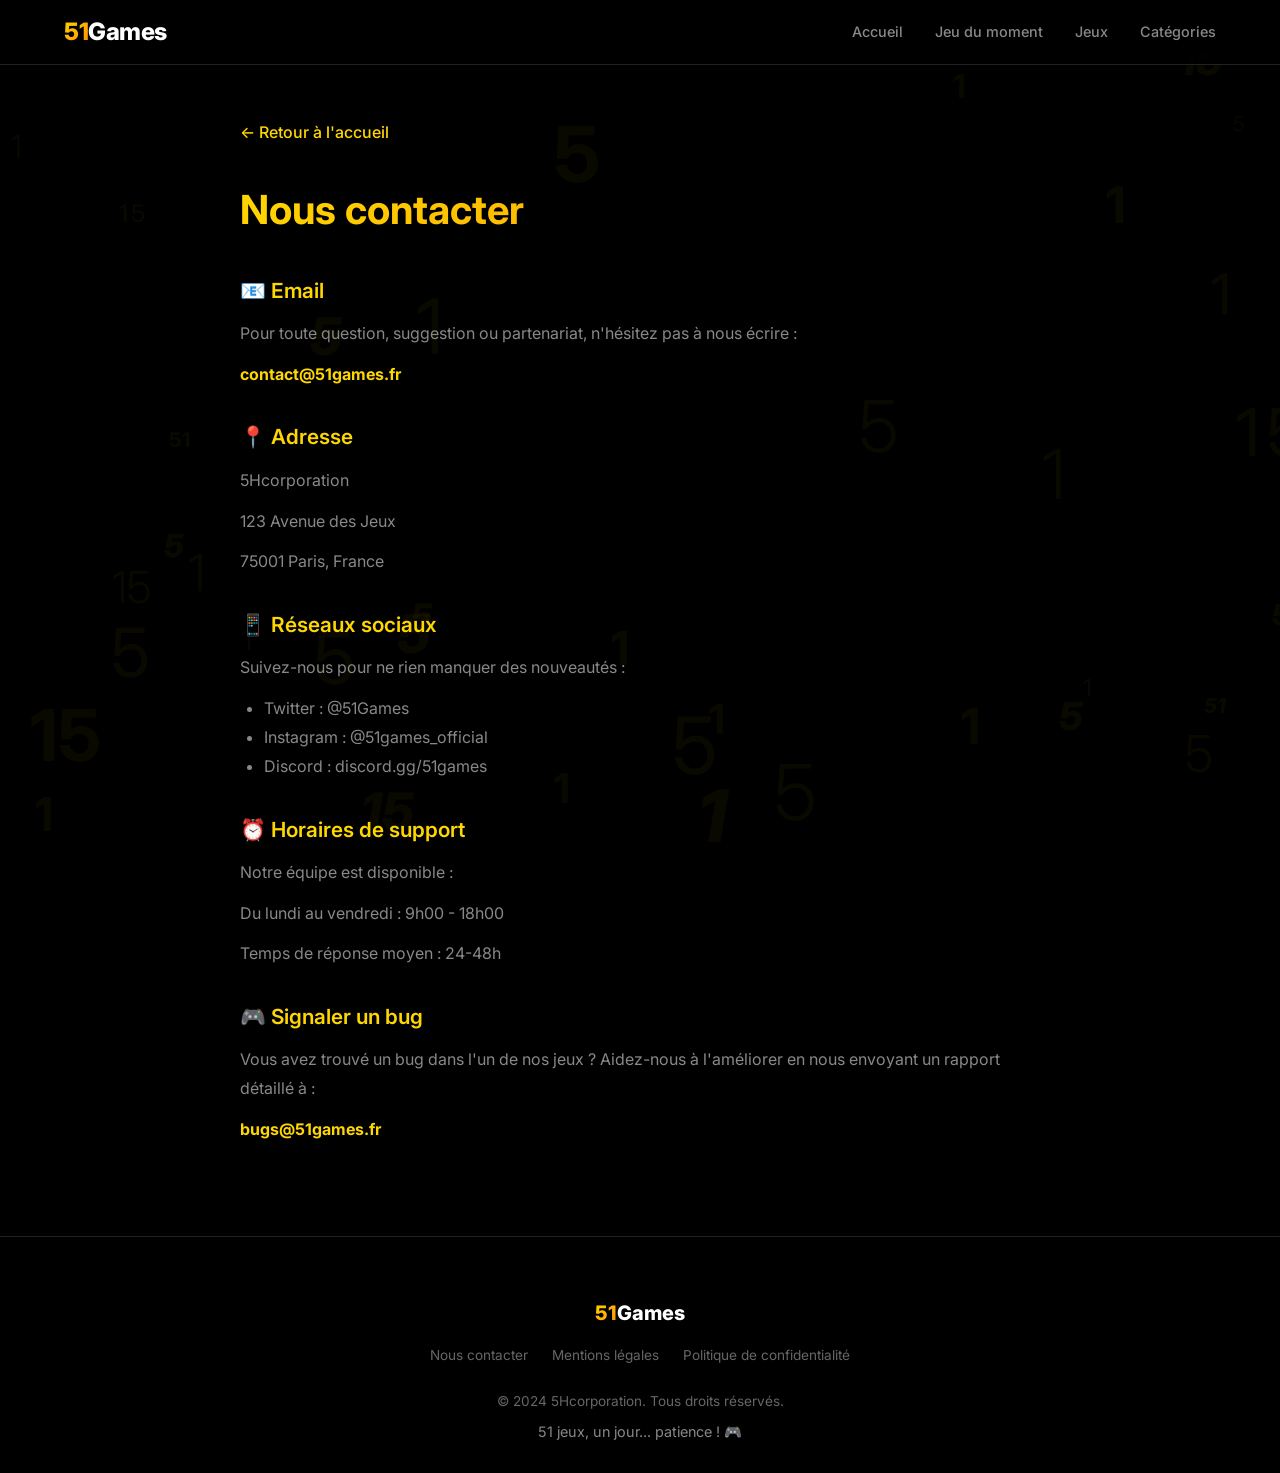
==== contact.html @ eca355fd "Update to gold/black theme, add Wheeling Game, leaderboard, and legal pages Co-authored-by: ZaherMad" ====
<!DOCTYPE html>
<html lang="fr">
<head>
    <meta charset="UTF-8">
    <meta name="viewport" content="width=device-width, initial-scale=1.0">
    <title>Nous contacter - 51Games</title>
    <link rel="stylesheet" href="css/style.css">
    <link rel="preconnect" href="https://fonts.googleapis.com">
    <link rel="preconnect" href="https://fonts.gstatic.com" crossorigin>
    <link href="https://fonts.googleapis.com/css2?family=Inter:wght@300;400;500;600;700;800&display=swap" rel="stylesheet">
</head>
<body>
    <!-- Floating 5s and 1s background -->
    <div class="floating-numbers" id="floatingNumbers"></div>
    
    <!-- Header -->
    <header class="header">
        <div class="container">
            <a href="index.html" class="logo" style="text-decoration: none;">
                <span class="logo-51">51</span><span class="logo-games">Games</span>
            </a>
            <nav class="nav">
                <a href="index.html" class="nav-link">Accueil</a>
                <a href="index.html#featured" class="nav-link">Jeu du moment</a>
                <a href="index.html#games" class="nav-link">Jeux</a>
                <a href="#" class="nav-link">Catégories</a>
            </nav>
        </div>
    </header>

    <!-- Contact Page Content -->
    <section class="legal-page">
        <div class="container">
            <div class="legal-content">
                <a href="index.html" class="back-link">← Retour à l'accueil</a>
                
                <h1 class="legal-title">Nous contacter</h1>
                
                <div class="legal-section">
                    <h2>📧 Email</h2>
                    <p>Pour toute question, suggestion ou partenariat, n'hésitez pas à nous écrire :</p>
                    <p><strong style="color: var(--accent-gold);">contact@51games.fr</strong></p>
                </div>

                <div class="legal-section">
                    <h2>📍 Adresse</h2>
                    <p>5Hcorporation</p>
                    <p>123 Avenue des Jeux</p>
                    <p>75001 Paris, France</p>
                </div>

                <div class="legal-section">
                    <h2>📱 Réseaux sociaux</h2>
                    <p>Suivez-nous pour ne rien manquer des nouveautés :</p>
                    <ul>
                        <li>Twitter : @51Games</li>
                        <li>Instagram : @51games_official</li>
                        <li>Discord : discord.gg/51games</li>
                    </ul>
                </div>

                <div class="legal-section">
                    <h2>⏰ Horaires de support</h2>
                    <p>Notre équipe est disponible :</p>
                    <p>Du lundi au vendredi : 9h00 - 18h00</p>
                    <p>Temps de réponse moyen : 24-48h</p>
                </div>

                <div class="legal-section">
                    <h2>🎮 Signaler un bug</h2>
                    <p>Vous avez trouvé un bug dans l'un de nos jeux ? Aidez-nous à l'améliorer en nous envoyant un rapport détaillé à :</p>
                    <p><strong style="color: var(--accent-gold);">bugs@51games.fr</strong></p>
                </div>
            </div>
        </div>
    </section>

    <!-- Footer -->
    <footer class="footer">
        <div class="container">
            <div class="footer-content">
                <div class="footer-logo">
                    <span class="logo-51">51</span><span class="logo-games">Games</span>
                </div>
                <div class="footer-links">
                    <a href="contact.html" class="footer-link">Nous contacter</a>
                    <a href="mentions-legales.html" class="footer-link">Mentions légales</a>
                    <a href="politique-confidentialite.html" class="footer-link">Politique de confidentialité</a>
                </div>
                <p class="footer-text">© 2024 5Hcorporation. Tous droits réservés.</p>
                <p class="footer-tagline">51 jeux, un jour... patience ! 🎮</p>
            </div>
        </div>
    </footer>

    <script src="js/floating.js"></script>
</body>
</html>
---- css/style.css ----
/* ===== CSS Variables - Gold & Black Theme ===== */
:root {
    --bg-primary: #000000;
    --bg-secondary: #0a0a0a;
    --bg-card: #111111;
    --bg-card-hover: #1a1a1a;
    --text-primary: #ffffff;
    --text-secondary: #888888;
    --text-muted: #666666;
    --accent-gradient: linear-gradient(135deg, #ffd700 0%, #ffb300 50%, #ff8c00 100%);
    --accent-gold: #ffd700;
    --accent-gold-dark: #b8860b;
    --accent-gold-light: #ffe44d;
    --gold-glow: rgba(255, 215, 0, 0.3);
    --border-color: #222222;
    --border-gold: rgba(255, 215, 0, 0.3);
    --success: #00d68f;
    --warning: #ffaa00;
    --font-family: 'Inter', -apple-system, BlinkMacSystemFont, 'Segoe UI', Roboto, sans-serif;
}

/* ===== Reset & Base ===== */
*, *::before, *::after {
    margin: 0;
    padding: 0;
    box-sizing: border-box;
}

html {
    scroll-behavior: smooth;
}

body {
    font-family: var(--font-family);
    background-color: var(--bg-primary);
    color: var(--text-primary);
    line-height: 1.6;
    overflow-x: hidden;
    min-height: 100vh;
}

.container {
    max-width: 1200px;
    margin: 0 auto;
    padding: 0 24px;
}

/* ===== Floating Numbers Background ===== */
.floating-numbers {
    position: fixed;
    top: 0;
    left: 0;
    width: 100%;
    height: 100%;
    pointer-events: none;
    z-index: 0;
    overflow: hidden;
}

.floating-number {
    position: absolute;
    font-family: var(--font-family);
    font-weight: 700;
    opacity: 0.04;
    color: var(--text-primary);
    user-select: none;
    pointer-events: none;
    transition: transform 0.3s ease-out, opacity 0.3s ease-out;
}

.floating-number.near-mouse {
    opacity: 0.15;
    transform: scale(1.2);
}

/* ===== Header ===== */
.header {
    position: fixed;
    top: 0;
    left: 0;
    right: 0;
    z-index: 100;
    background: rgba(0, 0, 0, 0.8);
    backdrop-filter: blur(10px);
    border-bottom: 1px solid var(--border-color);
    transition: all 0.3s ease;
}

.header:hover {
    background: linear-gradient(90deg, rgba(0, 0, 0, 0.95) 0%, rgba(255, 215, 0, 0.1) 50%, rgba(0, 0, 0, 0.95) 100%);
    border-bottom-color: var(--border-gold);
    box-shadow: 0 4px 30px var(--gold-glow);
}

.header .container {
    display: flex;
    align-items: center;
    justify-content: space-between;
    height: 64px;
}

.logo {
    font-size: 1.5rem;
    font-weight: 800;
    letter-spacing: -0.02em;
    transition: all 0.3s ease;
}

.header:hover .logo {
    text-shadow: 0 0 20px var(--gold-glow);
}

.logo-51 {
    background: var(--accent-gradient);
    -webkit-background-clip: text;
    -webkit-text-fill-color: transparent;
    background-clip: text;
}

.logo-games {
    color: var(--text-primary);
}

.nav {
    display: flex;
    gap: 32px;
}

.nav-link {
    color: var(--text-secondary);
    text-decoration: none;
    font-size: 0.9rem;
    font-weight: 500;
    transition: all 0.3s ease;
    position: relative;
    padding: 8px 0;
}

.nav-link::after {
    content: '';
    position: absolute;
    bottom: 0;
    left: 0;
    width: 0;
    height: 2px;
    background: var(--accent-gradient);
    transition: width 0.3s ease;
}

.nav-link:hover::after,
.nav-link.active::after {
    width: 100%;
}

.nav-link:hover,
.nav-link.active {
    color: var(--accent-gold);
    text-shadow: 0 0 10px var(--gold-glow);
}

/* ===== Hero Section ===== */
.hero {
    position: relative;
    padding: 160px 0 100px;
    text-align: center;
    z-index: 1;
}

.hero-title {
    font-size: clamp(2.5rem, 8vw, 4.5rem);
    font-weight: 800;
    letter-spacing: -0.03em;
    margin-bottom: 24px;
    line-height: 1.1;
}

.gradient-text {
    background: var(--accent-gradient);
    -webkit-background-clip: text;
    -webkit-text-fill-color: transparent;
    background-clip: text;
}

.hero-subtitle {
    font-size: 1.25rem;
    color: var(--text-secondary);
    max-width: 600px;
    margin: 0 auto 40px;
    line-height: 1.7;
}

.cta-button {
    display: inline-block;
    padding: 16px 32px;
    background: var(--text-primary);
    color: var(--bg-primary);
    text-decoration: none;
    font-weight: 600;
    font-size: 1rem;
    border-radius: 8px;
    transition: all 0.2s ease;
    border: 1px solid transparent;
}

.cta-button:hover {
    background: transparent;
    color: var(--text-primary);
    border-color: var(--text-primary);
    transform: translateY(-2px);
}

/* ===== Games Section ===== */
.games-section {
    position: relative;
    padding: 80px 0;
    z-index: 1;
}

.section-title {
    font-size: 2.5rem;
    font-weight: 700;
    text-align: center;
    margin-bottom: 12px;
    letter-spacing: -0.02em;
}

.section-subtitle {
    text-align: center;
    color: var(--text-secondary);
    margin-bottom: 48px;
    font-size: 1.1rem;
}

.games-grid {
    display: grid;
    grid-template-columns: repeat(auto-fill, minmax(280px, 1fr));
    gap: 24px;
}

/* ===== Game Card ===== */
.game-card {
    background: var(--bg-card);
    border-radius: 16px;
    overflow: hidden;
    border: 1px solid var(--border-color);
    transition: all 0.3s ease;
    cursor: pointer;
}

.game-card.available:hover {
    transform: translateY(-8px);
    border-color: var(--accent-gold);
    box-shadow: 0 20px 40px var(--gold-glow);
}

.game-card.coming-soon {
    cursor: not-allowed;
    opacity: 0.7;
}

.game-card.coming-soon:hover {
    opacity: 0.85;
}

.game-thumbnail {
    position: relative;
    height: 180px;
    background: linear-gradient(135deg, var(--bg-secondary) 0%, var(--bg-card) 100%);
    display: flex;
    align-items: center;
    justify-content: center;
}

.game-icon {
    font-size: 4rem;
    filter: grayscale(0);
    transition: transform 0.3s ease;
}

.game-card.available:hover .game-icon {
    transform: scale(1.1);
}

.game-card.coming-soon .game-icon {
    filter: grayscale(0.5);
}

/* Play Overlay */
.play-overlay {
    position: absolute;
    top: 0;
    left: 0;
    right: 0;
    bottom: 0;
    background: linear-gradient(135deg, rgba(255, 215, 0, 0.9) 0%, rgba(184, 134, 11, 0.9) 100%);
    display: flex;
    align-items: center;
    justify-content: center;
    opacity: 0;
    transition: opacity 0.3s ease;
}

.game-card.available:hover .play-overlay {
    opacity: 1;
}

.play-button {
    color: #000000;
    font-weight: 600;
    font-size: 1.2rem;
    padding: 12px 24px;
    border: 2px solid #000000;
    border-radius: 50px;
    transition: all 0.2s ease;
}

.play-button:hover {
    background: #000000;
    color: var(--accent-gold);
}

/* Soon Overlay */
.soon-overlay {
    position: absolute;
    top: 0;
    left: 0;
    right: 0;
    bottom: 0;
    background: rgba(0, 0, 0, 0.6);
    display: flex;
    align-items: center;
    justify-content: center;
}

.soon-label {
    color: var(--text-secondary);
    font-size: 1.5rem;
    font-weight: 600;
    font-style: italic;
    letter-spacing: 0.1em;
}

/* Game Info */
.game-info {
    padding: 20px;
}

.game-title {
    font-size: 1.1rem;
    font-weight: 600;
    margin-bottom: 4px;
}

.game-category {
    color: var(--text-muted);
    font-size: 0.85rem;
    margin-bottom: 12px;
}

.game-status {
    display: inline-block;
    padding: 4px 12px;
    border-radius: 50px;
    font-size: 0.75rem;
    font-weight: 600;
    text-transform: uppercase;
    letter-spacing: 0.05em;
}

.game-status.available {
    background: rgba(0, 214, 143, 0.15);
    color: var(--success);
}

.game-status.soon {
    background: rgba(255, 170, 0, 0.15);
    color: var(--warning);
}

/* ===== Game Modal ===== */
.game-modal {
    position: fixed;
    top: 0;
    left: 0;
    right: 0;
    bottom: 0;
    background: rgba(0, 0, 0, 0.95);
    z-index: 1000;
    display: none;
    align-items: center;
    justify-content: center;
    padding: 20px;
}

.game-modal.active {
    display: flex;
}

.modal-content {
    position: relative;
    width: 100%;
    max-width: 800px;
    background: var(--bg-card);
    border-radius: 16px;
    border: 1px solid var(--border-color);
    overflow: hidden;
}

.close-modal {
    position: absolute;
    top: 16px;
    right: 16px;
    width: 40px;
    height: 40px;
    background: var(--bg-secondary);
    border: 1px solid var(--border-color);
    border-radius: 50%;
    color: var(--text-primary);
    font-size: 1.5rem;
    cursor: pointer;
    z-index: 10;
    transition: all 0.2s ease;
    display: flex;
    align-items: center;
    justify-content: center;
}

.close-modal:hover {
    background: var(--accent-gold);
    border-color: var(--accent-gold);
    color: #000000;
}

.game-container {
    width: 100%;
    aspect-ratio: 4/3;
    background: var(--bg-secondary);
}

/* Snake Game Styles */
#snakeCanvas {
    display: block;
    width: 100%;
    height: 100%;
}

.game-controls {
    padding: 16px;
    text-align: center;
    border-top: 1px solid var(--border-color);
}

.game-controls p {
    color: var(--text-secondary);
    font-size: 0.9rem;
}

.game-score {
    padding: 12px 16px;
    background: var(--bg-secondary);
    display: flex;
    justify-content: space-between;
    align-items: center;
    border-bottom: 1px solid var(--border-color);
}

.score-label {
    color: var(--text-secondary);
    font-size: 0.9rem;
}

.score-value {
    font-size: 1.5rem;
    font-weight: 700;
    background: var(--accent-gradient);
    -webkit-background-clip: text;
    -webkit-text-fill-color: transparent;
    background-clip: text;
}

/* ===== Footer ===== */
.footer {
    position: relative;
    padding: 60px 0 30px;
    border-top: 1px solid var(--border-color);
    z-index: 1;
}

.footer-content {
    text-align: center;
}

.footer-logo {
    font-size: 1.25rem;
    font-weight: 800;
    margin-bottom: 16px;
}

.footer-links {
    display: flex;
    justify-content: center;
    gap: 24px;
    margin-bottom: 24px;
    flex-wrap: wrap;
}

.footer-link {
    color: var(--text-muted);
    text-decoration: none;
    font-size: 0.85rem;
    transition: all 0.3s ease;
}

.footer-link:hover {
    color: var(--accent-gold);
}

.footer-text {
    color: var(--text-muted);
    font-size: 0.85rem;
    margin-bottom: 8px;
}

.footer-tagline {
    color: var(--text-secondary);
    font-size: 0.9rem;
}

/* ===== Featured Game Section ===== */
.featured-section {
    position: relative;
    padding: 40px 0 60px;
    z-index: 1;
}

.featured-title {
    font-size: 2rem;
    font-weight: 700;
    text-align: center;
    margin-bottom: 8px;
    background: var(--accent-gradient);
    -webkit-background-clip: text;
    -webkit-text-fill-color: transparent;
    background-clip: text;
}

.featured-subtitle {
    text-align: center;
    color: var(--text-secondary);
    margin-bottom: 32px;
    font-size: 1rem;
}

.featured-slider {
    position: relative;
    max-width: 900px;
    margin: 0 auto;
    border-radius: 20px;
    overflow: hidden;
    border: 2px solid var(--border-gold);
    box-shadow: 0 20px 60px var(--gold-glow);
    background: var(--bg-card);
}

.featured-slide {
    display: flex;
    flex-direction: column;
    cursor: pointer;
    transition: all 0.3s ease;
}

.featured-slide:hover {
    transform: scale(1.01);
}

.featured-image {
    width: 100%;
    height: 350px;
    background: linear-gradient(135deg, #1a1a1a 0%, #0a0a0a 100%);
    display: flex;
    align-items: center;
    justify-content: center;
    position: relative;
    overflow: hidden;
}

.featured-image::before {
    content: '';
    position: absolute;
    top: 0;
    left: 0;
    right: 0;
    bottom: 0;
    background: radial-gradient(circle at 30% 50%, var(--gold-glow) 0%, transparent 50%);
    opacity: 0.5;
}

.featured-icon {
    font-size: 8rem;
    z-index: 1;
    filter: drop-shadow(0 0 30px var(--gold-glow));
}

.featured-badge {
    position: absolute;
    top: 20px;
    right: 20px;
    background: var(--accent-gradient);
    color: #000;
    padding: 8px 16px;
    border-radius: 50px;
    font-weight: 700;
    font-size: 0.85rem;
    text-transform: uppercase;
    letter-spacing: 0.05em;
}

.featured-info {
    padding: 24px;
    background: linear-gradient(180deg, var(--bg-card) 0%, var(--bg-secondary) 100%);
}

.featured-game-title {
    font-size: 1.8rem;
    font-weight: 700;
    margin-bottom: 8px;
    color: var(--accent-gold);
}

.featured-game-desc {
    color: var(--text-secondary);
    font-size: 1rem;
    margin-bottom: 16px;
    line-height: 1.6;
}

.featured-cta {
    display: inline-block;
    padding: 14px 32px;
    background: var(--accent-gradient);
    color: #000;
    text-decoration: none;
    font-weight: 700;
    font-size: 1rem;
    border-radius: 50px;
    transition: all 0.3s ease;
    border: none;
    cursor: pointer;
}

.featured-cta:hover {
    transform: translateY(-3px);
    box-shadow: 0 10px 30px var(--gold-glow);
}

/* ===== Leaderboard Styles ===== */
.leaderboard-section {
    padding: 16px;
    background: var(--bg-secondary);
    border-top: 1px solid var(--border-color);
}

.leaderboard-title {
    font-size: 1rem;
    font-weight: 600;
    color: var(--accent-gold);
    margin-bottom: 12px;
    display: flex;
    align-items: center;
    gap: 8px;
}

.leaderboard-list {
    list-style: none;
    max-height: 150px;
    overflow-y: auto;
}

.leaderboard-item {
    display: flex;
    justify-content: space-between;
    padding: 8px 12px;
    background: var(--bg-card);
    border-radius: 8px;
    margin-bottom: 6px;
    font-size: 0.9rem;
}

.leaderboard-rank {
    color: var(--accent-gold);
    font-weight: 700;
    min-width: 30px;
}

.leaderboard-name {
    flex: 1;
    color: var(--text-primary);
}

.leaderboard-score {
    color: var(--text-secondary);
    font-weight: 600;
}

.leaderboard-empty {
    color: var(--text-muted);
    font-size: 0.85rem;
    text-align: center;
    padding: 12px;
}

/* Gamertag Input */
.gamertag-overlay {
    position: absolute;
    top: 0;
    left: 0;
    right: 0;
    bottom: 0;
    background: rgba(0, 0, 0, 0.9);
    display: flex;
    flex-direction: column;
    align-items: center;
    justify-content: center;
    z-index: 10;
}

.gamertag-title {
    font-size: 2rem;
    font-weight: 700;
    color: var(--accent-gold);
    margin-bottom: 8px;
}

.gamertag-score {
    font-size: 1.2rem;
    color: var(--text-secondary);
    margin-bottom: 24px;
}

.gamertag-input {
    width: 250px;
    padding: 14px 20px;
    background: var(--bg-card);
    border: 2px solid var(--border-gold);
    border-radius: 50px;
    color: var(--text-primary);
    font-size: 1rem;
    font-family: var(--font-family);
    text-align: center;
    outline: none;
    transition: all 0.3s ease;
}

.gamertag-input:focus {
    border-color: var(--accent-gold);
    box-shadow: 0 0 20px var(--gold-glow);
}

.gamertag-input::placeholder {
    color: var(--text-muted);
}

.gamertag-submit {
    margin-top: 16px;
    padding: 12px 32px;
    background: var(--accent-gradient);
    color: #000;
    border: none;
    border-radius: 50px;
    font-size: 1rem;
    font-weight: 600;
    cursor: pointer;
    transition: all 0.3s ease;
}

.gamertag-submit:hover {
    transform: scale(1.05);
    box-shadow: 0 5px 20px var(--gold-glow);
}

.gamertag-skip {
    margin-top: 12px;
    color: var(--text-muted);
    background: none;
    border: none;
    cursor: pointer;
    font-size: 0.9rem;
    transition: color 0.3s ease;
}

.gamertag-skip:hover {
    color: var(--text-secondary);
}

/* ===== Legal Pages ===== */
.legal-page {
    padding: 120px 0 60px;
    min-height: 100vh;
}

.legal-content {
    max-width: 800px;
    margin: 0 auto;
}

.legal-title {
    font-size: 2.5rem;
    font-weight: 700;
    margin-bottom: 32px;
    background: var(--accent-gradient);
    -webkit-background-clip: text;
    -webkit-text-fill-color: transparent;
    background-clip: text;
}

.legal-section {
    margin-bottom: 32px;
}

.legal-section h2 {
    font-size: 1.3rem;
    font-weight: 600;
    color: var(--accent-gold);
    margin-bottom: 12px;
}

.legal-section p {
    color: var(--text-secondary);
    line-height: 1.8;
    margin-bottom: 12px;
}

.legal-section ul {
    color: var(--text-secondary);
    padding-left: 24px;
    line-height: 1.8;
}

.back-link {
    display: inline-flex;
    align-items: center;
    gap: 8px;
    color: var(--accent-gold);
    text-decoration: none;
    font-weight: 500;
    margin-bottom: 32px;
    transition: all 0.3s ease;
}

.back-link:hover {
    transform: translateX(-5px);
}

/* ===== Responsive Design ===== */
@media (max-width: 768px) {
    .nav {
        display: none;
    }
    
    .hero {
        padding: 120px 0 60px;
    }
    
    .hero-title {
        font-size: 2.5rem;
    }
    
    .hero-subtitle {
        font-size: 1rem;
    }
    
    .games-grid {
        grid-template-columns: 1fr;
    }
    
    .section-title {
        font-size: 2rem;
    }
    
    .featured-image {
        height: 200px;
    }
    
    .featured-icon {
        font-size: 5rem;
    }
    
    .featured-game-title {
        font-size: 1.4rem;
    }
    
    .footer-links {
        flex-direction: column;
        gap: 12px;
    }
}

/* ===== Animations ===== */
@keyframes float {
    0%, 100% {
        transform: translateY(0) rotate(0deg);
    }
    25% {
        transform: translateY(-20px) rotate(5deg);
    }
    50% {
        transform: translateY(-10px) rotate(-3deg);
    }
    75% {
        transform: translateY(-25px) rotate(2deg);
    }
}

@keyframes pulse {
    0%, 100% {
        opacity: 0.04;
    }
    50% {
        opacity: 0.08;
    }
}

@keyframes goldGlow {
    0%, 100% {
        box-shadow: 0 0 20px var(--gold-glow);
    }
    50% {
        box-shadow: 0 0 40px var(--gold-glow), 0 0 60px rgba(255, 215, 0, 0.2);
    }
}

@keyframes shimmer {
    0% {
        background-position: -200% center;
    }
    100% {
        background-position: 200% center;
    }
}

.floating-number {
    animation: float var(--float-duration, 20s) ease-in-out infinite,
               pulse var(--pulse-duration, 8s) ease-in-out infinite;
    animation-delay: var(--float-delay, 0s);
    color: var(--accent-gold);
}

.floating-number.near-mouse {
    opacity: 0.2;
    text-shadow: 0 0 10px var(--gold-glow);
}
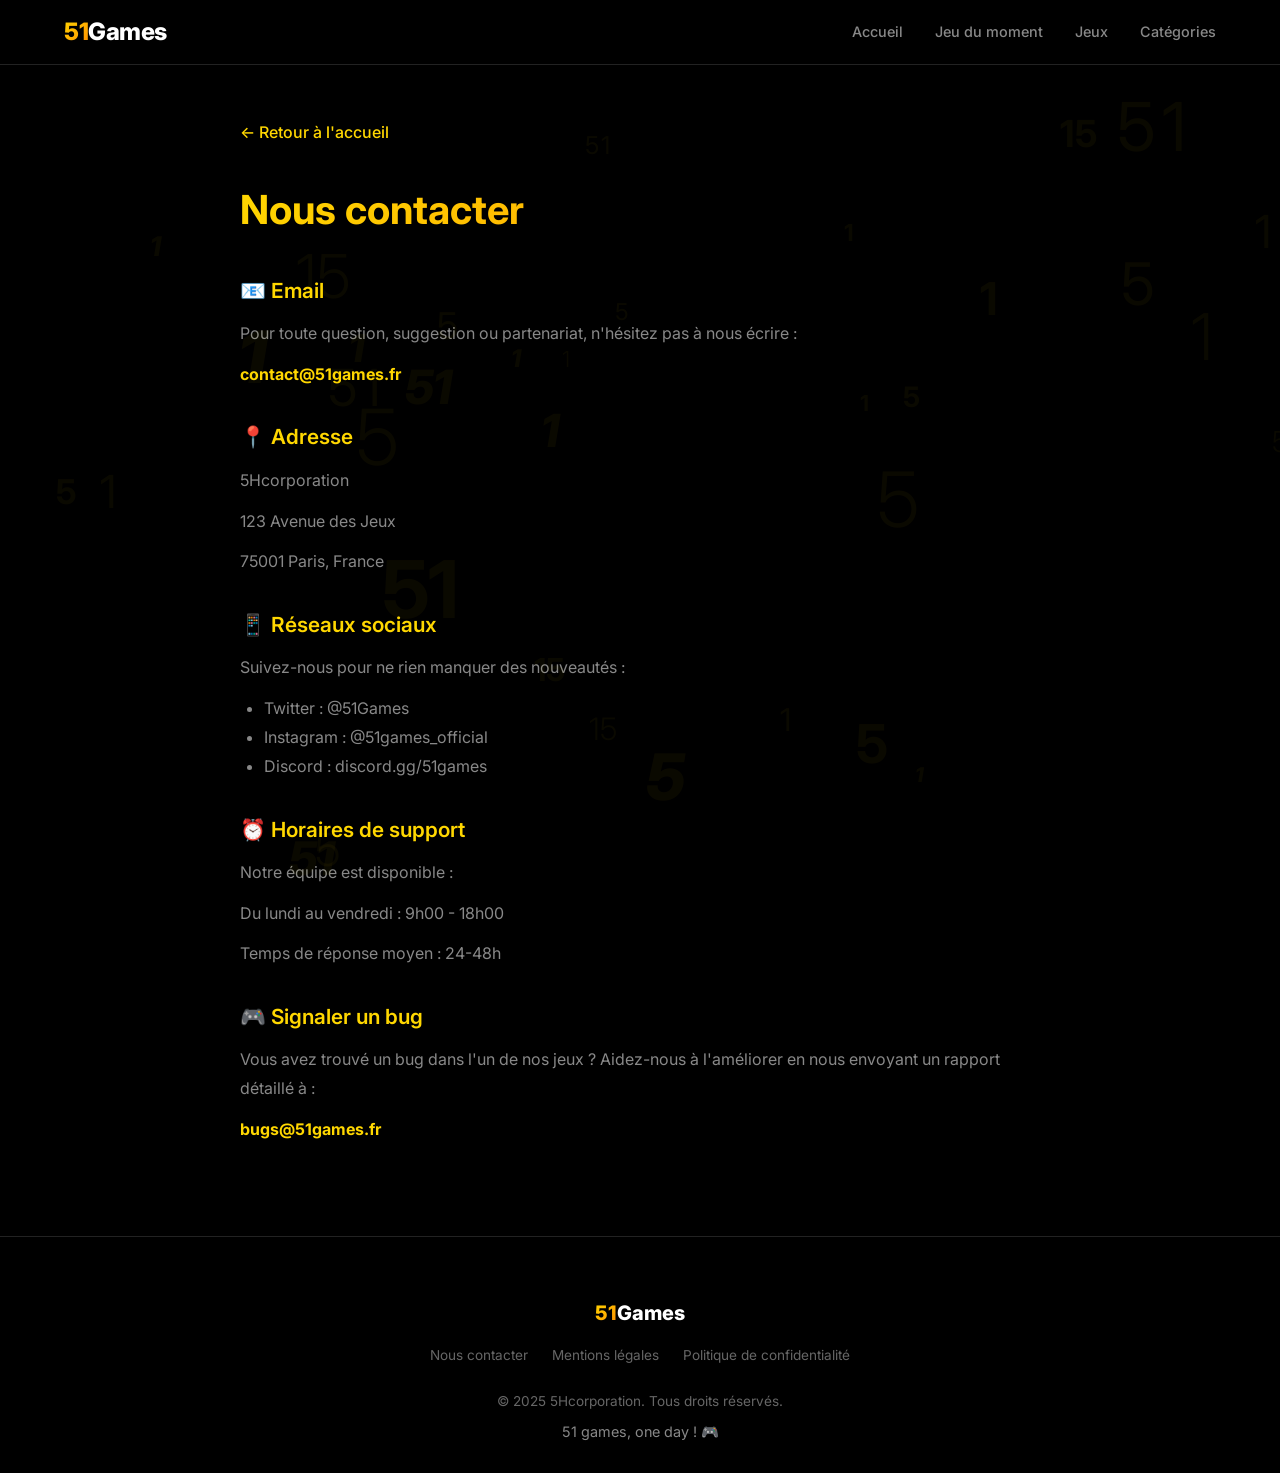
==== commit 9a23af41: "51Games Beta V1.0" ====
--- a/contact.html
+++ b/contact.html
@@ -87,8 +87,8 @@
                     <a href="mentions-legales.html" class="footer-link">Mentions légales</a>
                     <a href="politique-confidentialite.html" class="footer-link">Politique de confidentialité</a>
                 </div>
-                <p class="footer-text">© 2024 5Hcorporation. Tous droits réservés.</p>
-                <p class="footer-tagline">51 jeux, un jour... patience ! 🎮</p>
+                <p class="footer-text">© 2025 5Hcorporation. Tous droits réservés.</p>
+                <p class="footer-tagline">51 games, one day ! 🎮</p>
             </div>
         </div>
     </footer>
